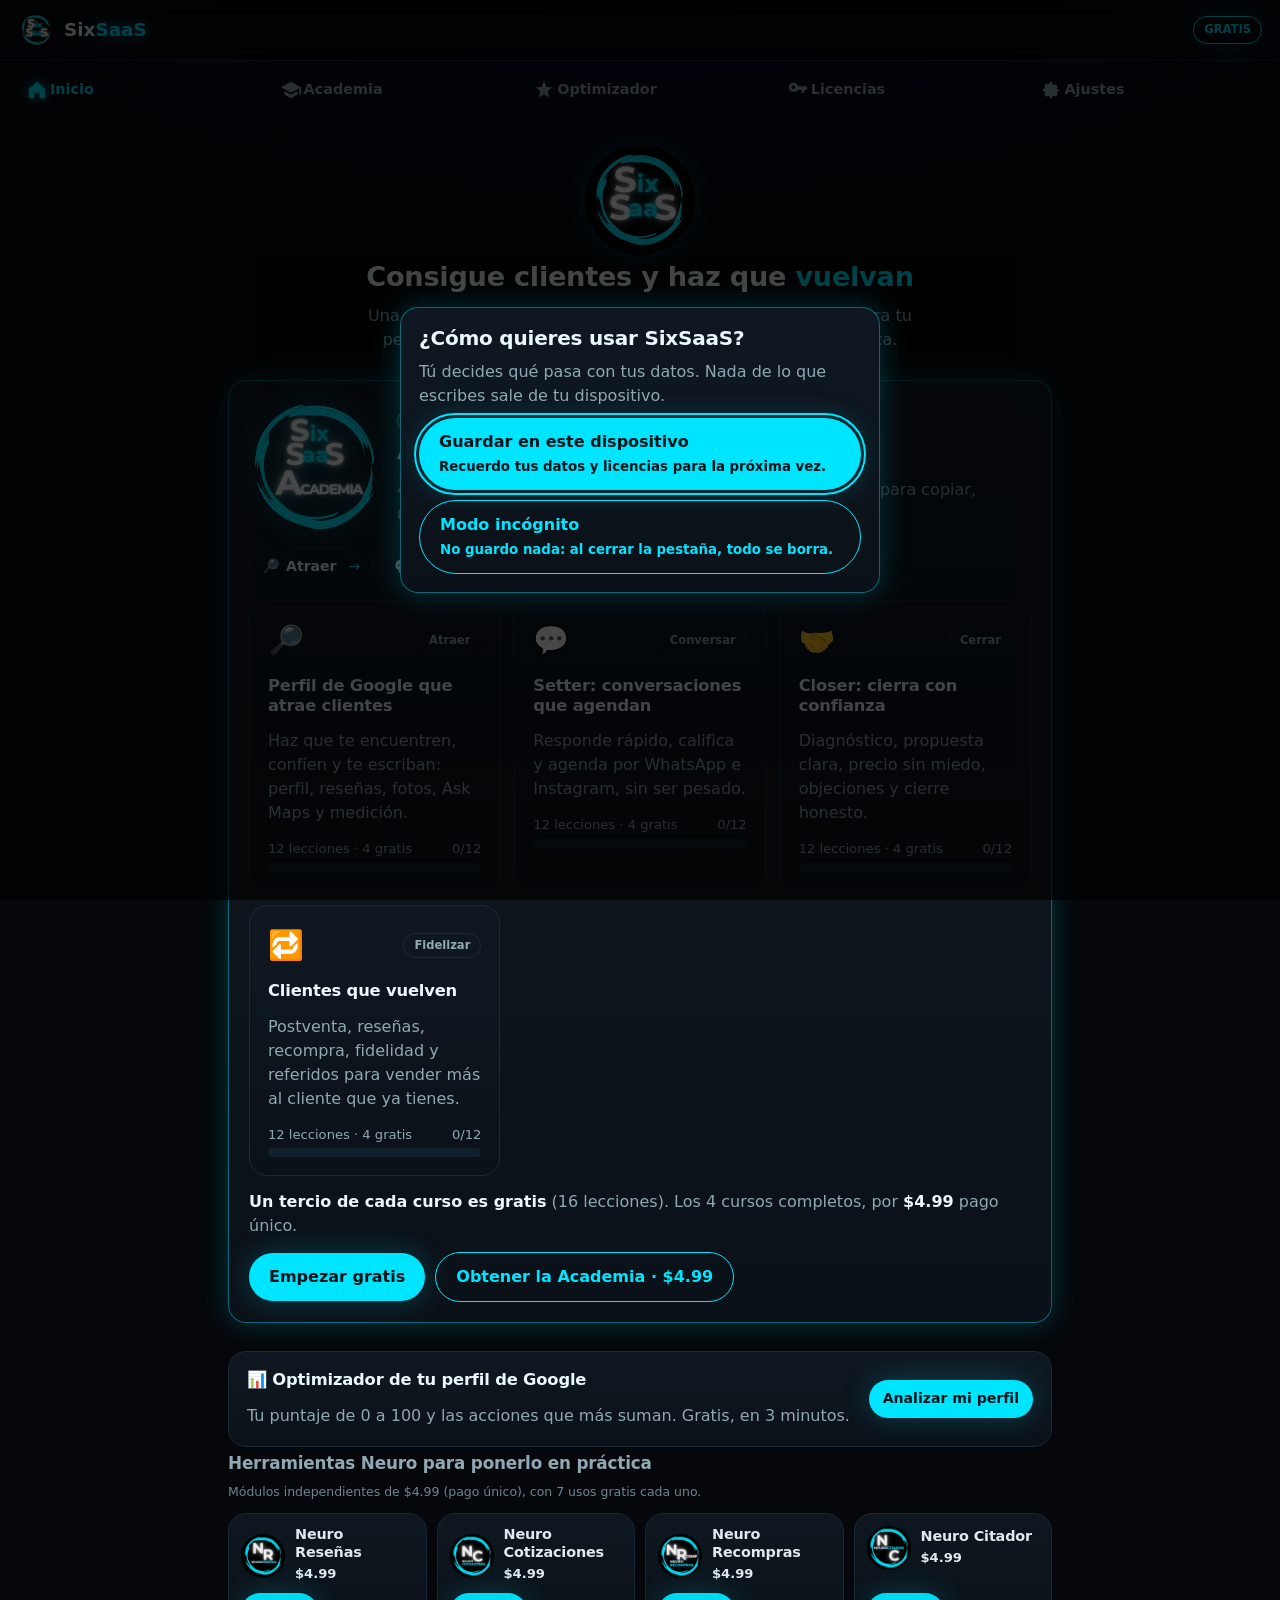
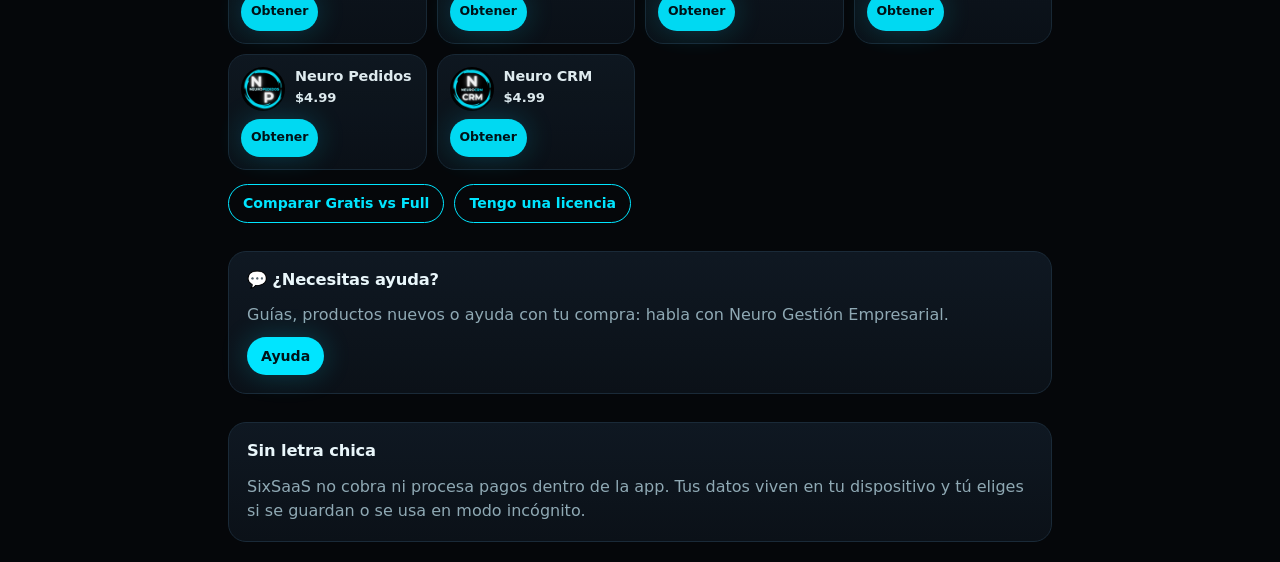
==== index.html @ 2984861d "SixSaaS v0.5.0: hub PWA, Academia (4 cursos, 48 lecciones) y pruebas Co-Authored-By: Claude Sonnet 5" ====
<!doctype html>
<html lang="es">
<head>
  <meta charset="utf-8">
  <meta name="viewport" content="width=device-width, initial-scale=1, viewport-fit=cover">
  <title>SixSaaS · Neuroactiva Labs</title>
  <meta name="description" content="SixSaaS: herramientas simples para MiPymes y emprendedores. Aprende a conseguir clientes y a que vuelvan con la Academia, optimiza tu perfil de Google gratis y suma módulos Neuro.">
  <meta name="theme-color" content="#05070a">
  <link rel="manifest" href="manifest.webmanifest">
  <link rel="icon" type="image/png" href="icons/favicon.png">
  <link rel="apple-touch-icon" href="icons/apple-touch-icon.png">
  <meta name="apple-mobile-web-app-capable" content="yes">
  <meta name="apple-mobile-web-app-status-bar-style" content="black-translucent">
  <link rel="stylesheet" href="css/styles.css">
</head>
<body>
  <header class="top">
    <a class="brand" href="#/" aria-label="SixSaaS inicio">
      <img src="img/sixsaas.webp" alt="" width="36" height="36">
      <span>Six<b>SaaS</b></span>
    </a>
    <span id="badge" class="badge" hidden></span>
  </header>

  <main id="app" tabindex="-1"></main>

  <nav class="tabs" aria-label="Navegación principal">
    <a href="#/" data-tab="inicio"><svg viewBox="0 0 24 24"><path d="M3 11l9-8 9 8v9a1 1 0 0 1-1 1h-5v-6H9v6H4a1 1 0 0 1-1-1z"/></svg><span>Inicio</span></a>
    <a href="#/academia" data-tab="academia"><svg viewBox="0 0 24 24"><path d="M12 3L1 9l11 6 9-4.9V17h2V9zM5 13.2v4L12 21l7-3.8v-4L12 17z"/></svg><span>Academia</span></a>
    <a href="#/optimizador" data-tab="optimizador"><svg viewBox="0 0 24 24"><path d="M12 2l2.4 6.6L21 9l-5 4.4L17.6 20 12 16.6 6.4 20 8 13.4 3 9l6.6-.4z"/></svg><span>Optimizador</span></a>
    <a href="#/licencias" data-tab="licencias"><svg viewBox="0 0 24 24"><path d="M7 14a5 5 0 1 1 4.9-6H22v4h-3v3h-3v-3h-4.1A5 5 0 0 1 7 14zm0-7a2 2 0 1 0 0 4 2 2 0 0 0 0-4z"/></svg><span>Licencias</span></a>
    <a href="#/ajustes" data-tab="ajustes"><svg viewBox="0 0 24 24"><path d="M12 8a4 4 0 1 0 0 8 4 4 0 0 0 0-8zm9 4l-2.1-.7a7 7 0 0 0-.6-1.5l1-2-2.1-2.1-2 1a7 7 0 0 0-1.5-.6L13 3h-2l-.7 2.1a7 7 0 0 0-1.5.6l-2-1L4.7 6.8l1 2a7 7 0 0 0-.6 1.5L3 11v2l2.1.7c.1.5.3 1 .6 1.5l-1 2 2.1 2.1 2-1c.5.3 1 .5 1.5.6L11 21h2l.7-2.1c.5-.1 1-.3 1.5-.6l2 1 2.1-2.1-1-2c.3-.5.5-1 .6-1.5L21 13z"/></svg><span>Ajustes</span></a>
  </nav>

  <div id="toast" class="toast" role="status" aria-live="polite" hidden></div>
  <script type="module" src="js/app.js"></script>
  <noscript><p style="padding:2rem;color:#fff">SixSaaS necesita JavaScript para funcionar.</p></noscript>
</body>
</html>
---- css/styles.css ----
:root{
  --bg:#05070a; --card:#0b1118; --card2:#0f1822; --line:#1a2a38;
  --cyan:#00e5ff; --indigo:#1800ad; --text:#eaf7fb; --mut:#8fa9b4;
  --ok:#35e0a1; --warn:#ffc857; --bad:#ff5d7a;
  --glow:0 0 28px rgba(0,229,255,.22);
  --r:18px;
}
*{box-sizing:border-box;margin:0}
html{-webkit-text-size-adjust:100%}
body{background:radial-gradient(1200px 500px at 50% -120px,rgba(24,0,173,.35),transparent 70%),var(--bg);color:var(--text);
  font:16px/1.5 "Montserrat",system-ui,-apple-system,"Segoe UI",Roboto,sans-serif;min-height:100vh;padding-bottom:84px}
a{color:var(--cyan);text-decoration:none}
img{max-width:100%;display:block}
h1,h2,h3{line-height:1.2;letter-spacing:-.01em}
h1{font-size:clamp(1.7rem,6vw,2.5rem);font-weight:800}
h2{font-size:1.25rem;font-weight:700;margin-bottom:.6rem}
h3{font-size:1.02rem;font-weight:700}
p{color:var(--mut)}
b,strong{color:var(--text)}
:focus-visible{outline:2px solid var(--cyan);outline-offset:3px;border-radius:8px}

.top{display:flex;align-items:center;justify-content:space-between;padding:12px 18px;position:sticky;top:0;z-index:5;
  background:rgba(5,7,10,.82);backdrop-filter:blur(10px);border-bottom:1px solid var(--line)}
.brand{display:flex;align-items:center;gap:10px;color:var(--text);font-weight:800;font-size:1.15rem}
.brand b{color:var(--cyan);text-shadow:0 0 14px rgba(0,229,255,.7)}
.brand img{border-radius:50%}
.badge{font-size:.72rem;font-weight:700;padding:4px 10px;border-radius:99px;border:1px solid var(--cyan);color:var(--cyan);box-shadow:var(--glow)}
.badge.full{background:linear-gradient(90deg,var(--indigo),#2a10d8);color:#fff;border-color:#4a3cff}

main{max-width:860px;margin:0 auto;padding:20px 18px}
section+section{margin-top:28px}

.hero{text-align:center;padding:18px 0 6px}
.hero img{width:150px;height:150px;margin:0 auto 10px;border-radius:50%;box-shadow:var(--glow)}
.hero p{max-width:34rem;margin:10px auto 0}
.hero .row{justify-content:center;margin-top:18px}

.row{display:flex;gap:10px;flex-wrap:wrap;align-items:center}
.btn{appearance:none;border:0;cursor:pointer;font:inherit;font-weight:700;padding:12px 20px;border-radius:99px;
  background:var(--cyan);color:#001318;box-shadow:var(--glow);min-height:46px;display:inline-flex;align-items:center;gap:8px;transition:transform .12s,filter .12s}
.btn:hover{filter:brightness(1.08)}.btn:active{transform:scale(.97)}
.btn.ghost{background:transparent;color:var(--cyan);border:1px solid var(--cyan);box-shadow:none}
.btn.indigo{background:linear-gradient(90deg,var(--indigo),#3b24ff);color:#fff}
.btn.small{min-height:38px;padding:8px 14px;font-size:.88rem}
.btn[disabled]{opacity:.45;cursor:not-allowed;box-shadow:none}

.card{background:linear-gradient(180deg,var(--card2),var(--card));border:1px solid var(--line);border-radius:var(--r);padding:18px}
.card.glow{border-color:rgba(0,229,255,.4);box-shadow:var(--glow)}
.grid{display:grid;gap:14px;grid-template-columns:repeat(auto-fill,minmax(250px,1fr))}

.mod{display:flex;flex-direction:column;gap:10px}
.mod .logo{width:84px;height:84px;border-radius:50%;box-shadow:var(--glow)}
.mod .ph{width:84px;height:84px;border-radius:50%;border:3px solid var(--cyan);display:grid;place-items:center;
  font-weight:800;color:#fff;text-shadow:0 0 12px #fff;box-shadow:var(--glow),inset 0 0 18px rgba(0,229,255,.25)}
.mod .head{display:flex;gap:14px;align-items:center}
.mod .meta{margin-top:auto;display:flex;gap:8px;align-items:center;flex-wrap:wrap}
.tag{font-size:.72rem;font-weight:700;padding:3px 10px;border-radius:99px;border:1px solid var(--line);color:var(--mut)}
.tag.ok{color:var(--ok);border-color:var(--ok)}
.tag.soon{color:var(--warn);border-color:var(--warn)}
.price{font-weight:800;color:var(--text)}

/* Formulario */
fieldset{border:1px solid var(--line);border-radius:var(--r);padding:16px;background:var(--card)}
legend{padding:0 8px;font-weight:700;color:var(--cyan)}
.fields{display:grid;gap:14px;grid-template-columns:repeat(auto-fit,minmax(230px,1fr))}
label.f{display:flex;flex-direction:column;gap:6px;font-size:.88rem;color:var(--mut);font-weight:600}
input[type=text],input[type=number],textarea,select{width:100%;background:#071018;border:1px solid var(--line);color:var(--text);
  border-radius:12px;padding:11px 12px;font:inherit;min-height:46px}
textarea{min-height:110px;resize:vertical}
input::placeholder,textarea::placeholder{color:#5b7380}
.chk{display:flex;gap:10px;align-items:flex-start;font-size:.92rem;color:var(--text);cursor:pointer;padding:6px 0}
.chk input{width:22px;height:22px;accent-color:var(--cyan);flex:none;margin-top:1px}
.help{font-size:.78rem;color:#6d8591;font-weight:500}
form>fieldset+fieldset{margin-top:16px}

/* Resultado */
.score{display:flex;gap:22px;align-items:center;flex-wrap:wrap}
.ring{--v:0;width:150px;height:150px;border-radius:50%;flex:none;display:grid;place-items:center;
  background:conic-gradient(var(--c,var(--cyan)) calc(var(--v)*1%),#10202c 0);box-shadow:var(--glow)}
.ring>div{width:120px;height:120px;border-radius:50%;background:var(--card);display:grid;place-items:center;text-align:center}
.ring strong{font-size:2.3rem;line-height:1}
.ring small{display:block;color:var(--mut);font-size:.72rem}
.bars{flex:1;min-width:220px;display:grid;gap:10px}
.bar .lab{display:flex;justify-content:space-between;font-size:.82rem;color:var(--mut);margin-bottom:4px}
.bar .track{height:9px;border-radius:99px;background:#10202c;overflow:hidden}
.bar .fill{height:100%;border-radius:99px;background:linear-gradient(90deg,var(--indigo),var(--cyan))}
.act{border-left:3px solid var(--cyan);padding:12px 14px;background:var(--card);border-radius:12px;margin-top:10px}
.act.falta{border-color:var(--bad)}.act.mejorar{border-color:var(--warn)}
.act .pts{float:right;font-size:.78rem;color:var(--mut);font-weight:700}
.act p{color:var(--text);font-size:.93rem;margin-top:4px}
details summary{cursor:pointer;color:var(--cyan);font-size:.85rem;font-weight:700;margin-top:8px}
details ol{margin:8px 0 0 20px;color:var(--mut);font-size:.88rem;display:grid;gap:4px}

.lock{position:relative;border:1px dashed rgba(0,229,255,.45);border-radius:var(--r);padding:18px;background:repeating-linear-gradient(135deg,rgba(24,0,173,.12) 0 10px,transparent 10px 20px)}
.lock h3::before{content:"🔒 "}

.tabsbar{display:flex;gap:8px;overflow-x:auto;padding-bottom:6px;scrollbar-width:thin}
.pill{appearance:none;border:1px solid var(--line);background:var(--card);color:var(--mut);font:inherit;font-weight:700;font-size:.85rem;
  padding:9px 14px;border-radius:99px;cursor:pointer;white-space:nowrap}
.pill[aria-selected=true]{color:#001318;background:var(--cyan);border-color:var(--cyan)}
.pill .l{margin-left:4px}
.out{background:#071018;border:1px solid var(--line);border-radius:14px;padding:14px;margin-top:10px;white-space:pre-wrap;word-break:break-word;font-size:.92rem;color:var(--text)}
.out .et{display:block;font-size:.72rem;font-weight:800;color:var(--cyan);margin-bottom:6px;text-transform:uppercase;letter-spacing:.06em}
.out .cp{margin-top:10px}

.note{font-size:.82rem;color:var(--mut);border-left:3px solid var(--indigo);padding:6px 12px;background:rgba(24,0,173,.12);border-radius:8px}

.tabs{position:fixed;left:0;right:0;bottom:0;display:flex;justify-content:space-around;background:rgba(5,7,10,.92);
  backdrop-filter:blur(12px);border-top:1px solid var(--line);padding:6px 6px calc(6px + env(safe-area-inset-bottom));z-index:6}
.tabs a{flex:1;max-width:170px;display:flex;flex-direction:column;align-items:center;gap:2px;font-size:.7rem;font-weight:700;color:var(--mut);padding:6px 4px;border-radius:12px}
.tabs svg{width:22px;height:22px;fill:currentColor}
.tabs a[aria-current=page]{color:var(--cyan)}
.tabs a[aria-current=page] svg{filter:drop-shadow(0 0 6px rgba(0,229,255,.8))}

.toast{position:fixed;left:50%;bottom:92px;transform:translateX(-50%);background:var(--cyan);color:#001318;font-weight:700;
  padding:10px 18px;border-radius:99px;box-shadow:var(--glow);z-index:20;max-width:90vw;text-align:center}
.toast.err{background:var(--bad);color:#fff}

.modal{position:fixed;inset:0;background:rgba(0,0,0,.72);display:grid;place-items:center;padding:18px;z-index:30}
.modal .card{max-width:480px;width:100%}
.opt{display:block;width:100%;text-align:left;margin-top:10px}

.mt{margin-top:14px}.mt2{margin-top:22px}.center{text-align:center}.sp{justify-content:space-between}
@media (min-width:760px){body{padding-bottom:0;display:flex;flex-direction:column}main{width:100%;order:2}.top{order:0}.tabs{order:1}
  .tabs{position:static;border:0;background:none;backdrop-filter:none;justify-content:center;gap:8px;padding:10px}
  .tabs a{flex-direction:row;max-width:none;font-size:.9rem;padding:8px 16px}.top{position:static}.toast{bottom:24px}}
@media (prefers-reduced-motion:reduce){*{transition:none!important;animation:none!important}}

/* Academia */
.lec{display:flex;gap:14px;align-items:center;margin-top:10px;color:var(--text)}
.lec .grow{flex:1;min-width:0}
.lec .num{width:38px;height:38px;border-radius:50%;flex:none;display:grid;place-items:center;font-weight:800;border:2px solid var(--cyan);color:var(--cyan)}
.lec .num.done{background:var(--cyan);color:#001318}
.body{color:var(--text);font-size:.98rem}
.lista{margin:10px 0 0 20px;display:grid;gap:8px;color:var(--text);font-size:.96rem}
.steps{margin:10px 0 12px 20px;display:grid;gap:4px;color:var(--mut);font-size:.9rem}
.qopt{display:block;width:100%;text-align:left;margin-top:8px;background:var(--card);color:var(--text);border:1px solid var(--line);
  border-radius:12px;padding:12px 14px;font:inherit;cursor:pointer;min-height:46px}
.qopt:hover{border-color:var(--cyan)}
.qopt.ok{border-color:var(--ok);background:rgba(53,224,161,.12)}
.qopt.bad{border-color:var(--bad);background:rgba(255,93,122,.12)}
.qopt[aria-disabled=true]{cursor:default}

/* Comparación Gratis vs Full */
.tablewrap{overflow-x:auto;border:1px solid var(--line);border-radius:var(--r)}
.cmpt{width:100%;border-collapse:collapse;font-size:.86rem;min-width:300px}
.cmpt th,.cmpt td{padding:10px 12px;text-align:left;border-bottom:1px solid var(--line);vertical-align:top}
.cmpt thead th{position:sticky;top:0;background:#0b1118;color:var(--cyan);font-size:.8rem;text-transform:uppercase;letter-spacing:.05em}
.cmpt tbody th[scope=row]{font-weight:500;color:var(--text)}
.cmpt td{text-align:center;white-space:nowrap;color:var(--mut)}
.cmpt thead th:not(:first-child){text-align:center}
.cmpt .fullc{background:rgba(0,229,255,.07);color:#eaf7fb;font-weight:700}
.cmpt .grp th{background:rgba(24,0,173,.25);color:#fff;font-size:.78rem;text-transform:uppercase;letter-spacing:.06em;padding:8px 12px}
.cmpt .yes{color:var(--ok);font-weight:800}.cmpt .no{color:var(--mut)}
.mods{display:flex;gap:10px;flex-wrap:wrap}.mods img{border-radius:50%;width:56px;height:56px}
@media (max-width:520px){.cmpt{font-size:.8rem}.cmpt td{white-space:normal}}
@media print{.top,.tabs,.toast,.row,#badge{display:none!important}body{background:#fff!important;color:#000!important;padding:0}
  .card,.cmpt,.cmpt th,.cmpt td{background:#fff!important;color:#000!important;border-color:#bbb!important;box-shadow:none!important}
  .cmpt .grp th{background:#eee!important}.cmpt thead th{position:static}a{color:#000!important}.help,.cmpt td{color:#333!important}}
.msgb{padding:10px 12px;border-radius:14px;margin:8px 0;max-width:92%;line-height:1.45}
.msgb.u{background:#1800ad;margin-left:auto}.msgb.b{background:#0e1a24;border:1px solid var(--line)}

/* ---- v0.5: Academia protagonista, módulos discretos ---- */
.hero.sm{padding:6px 0 0}
.hero.sm img{width:110px;height:110px;margin-bottom:6px}
.hero.sm h1{font-size:1.7rem}
.acad{padding:20px}
.acadhead{display:flex;gap:16px;align-items:center}
.acadhead img{width:132px;height:132px;flex:none;filter:drop-shadow(0 0 14px rgba(0,229,255,.35))}
.acadhead.big{padding:6px 0}
.acadhead.big img{width:150px;height:150px}
.embudo{display:flex;gap:8px;list-style:none;padding:0;flex-wrap:wrap}
.embudo li a{display:flex;gap:6px;align-items:center;padding:8px 12px;border:1px solid var(--line);border-radius:999px;color:var(--text);font-size:.88rem}
.embudo li:not(:last-child) a::after{content:'→';color:var(--cyan);margin-left:6px}
.curso{display:block;color:var(--text);transition:transform .15s,border-color .15s}
.curso:hover{transform:translateY(-2px);border-color:rgba(0,229,255,.55)}
.curso .ico{font-size:1.8rem}
.mods-sec{margin-top:6px}
.mods-sec .sub{font-size:1.05rem;color:var(--mut);font-weight:700}
.grid.compact{grid-template-columns:repeat(auto-fill,minmax(168px,1fr));gap:10px}
.mod.compact{padding:12px;gap:8px;opacity:.95}
.mod.compact .logo{width:44px;height:44px;box-shadow:none}
.mod.compact .ph{width:44px;height:44px;font-size:.62rem;border-width:2px}
.mod.compact .head{gap:10px}
.mod.compact h3{font-size:.9rem;line-height:1.2}
.mod.compact .price{font-size:.82rem}
.mod.compact .btn.small{padding:6px 10px;font-size:.78rem}
@media (max-width:480px){.acadhead{flex-direction:column;text-align:center}.embudo{justify-content:center}}
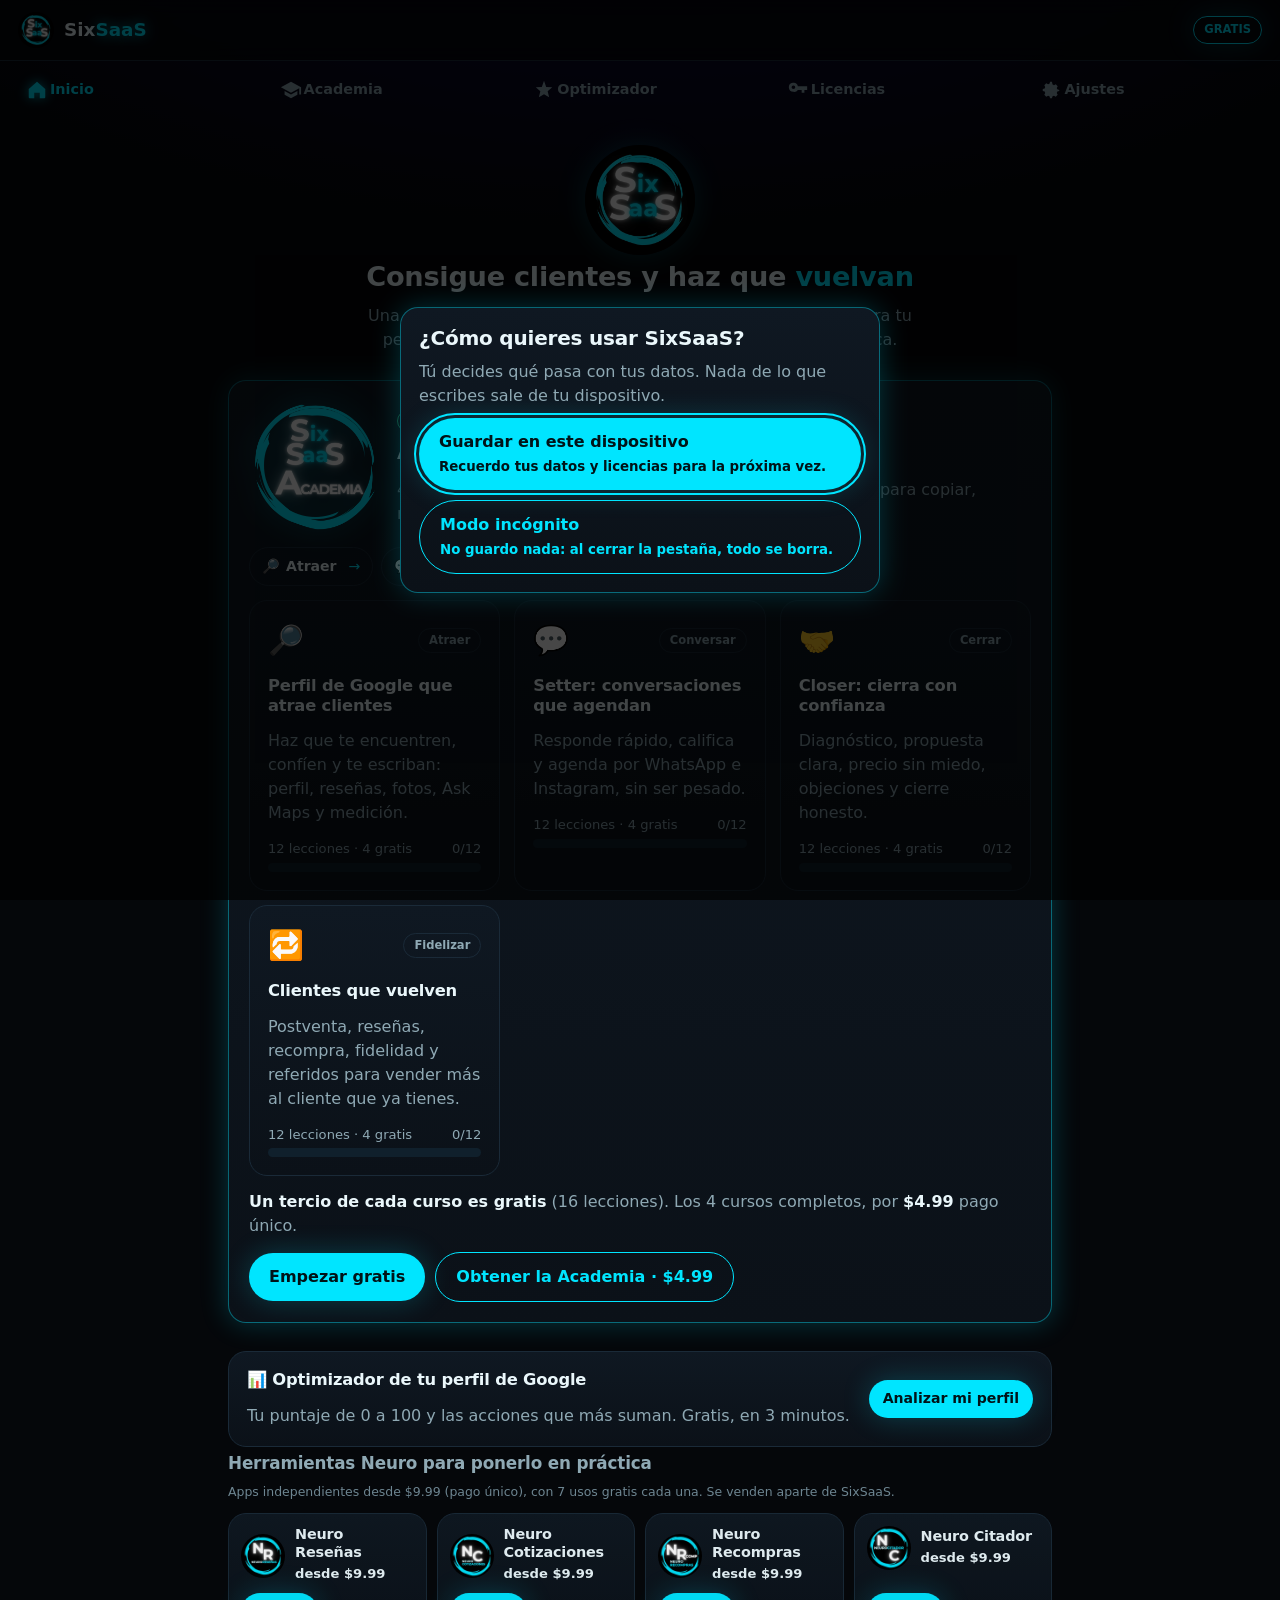
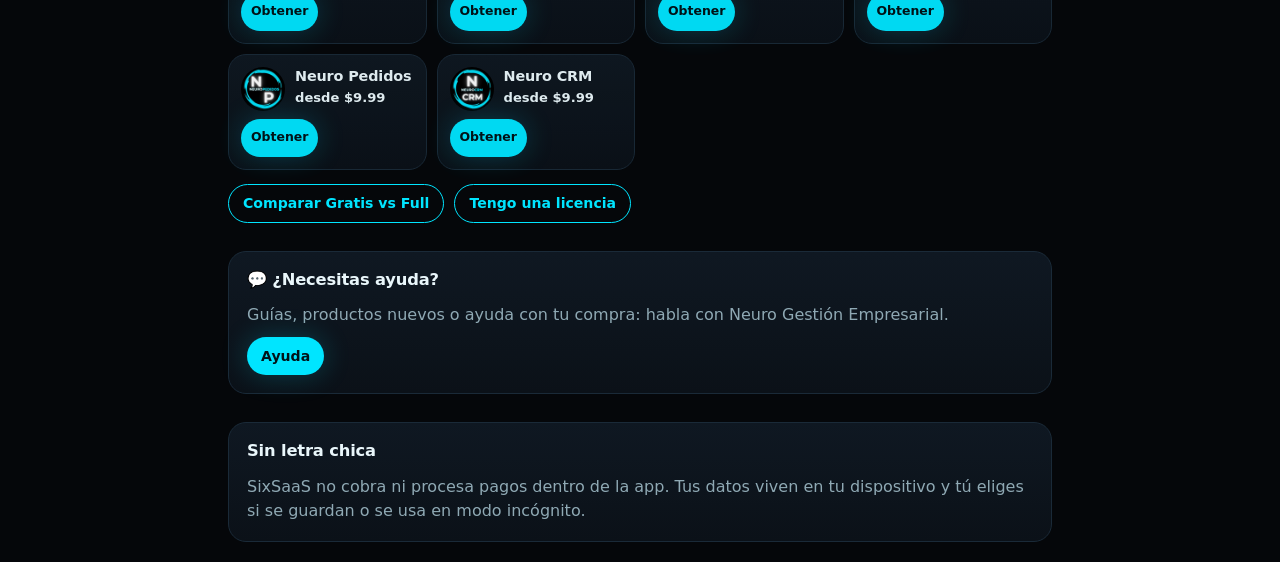
==== commit db91f409: "Resumen visible sin JavaScript para revisores y buscadores Cada app incluye un bloque estático (func" ====
--- a/index.html
+++ b/index.html
@@ -4,6 +4,13 @@
   <meta charset="utf-8">
   <meta name="viewport" content="width=device-width, initial-scale=1, viewport-fit=cover">
   <title>SixSaaS · Neuroactiva Labs</title>
+<meta property="og:title" content="SixSaaS">
+<meta property="og:description" content="Consigue clientes y haz que vuelvan: una academia con 4 cursos prácticos, un optimizador gratis para tu perfil de Google y herramientas Neuro para ponerlo en práctica. Para MiPymes y emprendedores.">
+<meta property="og:url" content="https://sixsaas-neuroactiva.pages.dev/">
+<meta property="og:type" content="website">
+<link rel="canonical" href="https://sixsaas-neuroactiva.pages.dev/">
+<script src="js/sinjs.js"></script>
+<style>.js #resumen-app{display:none!important}</style>
   <meta name="description" content="SixSaaS: herramientas simples para MiPymes y emprendedores. Aprende a conseguir clientes y a que vuelvan con la Academia, optimiza tu perfil de Google gratis y suma módulos Neuro.">
   <meta name="theme-color" content="#05070a">
   <link rel="manifest" href="manifest.webmanifest">
@@ -14,6 +21,9 @@
   <link rel="stylesheet" href="css/styles.css">
 </head>
 <body>
+<!-- resumen-app: contenido visible sin JavaScript (revisores, buscadores, vistas previas). La app lo oculta al cargar. -->
+<section id="resumen-app" aria-label="Qué hace SixSaaS" style="max-width:760px;margin:0 auto;padding:24px 18px;font:16px/1.55 system-ui,-apple-system,Segoe UI,Roboto,sans-serif"><h1>SixSaaS</h1><p>Consigue clientes y haz que vuelvan: una academia con 4 cursos prácticos, un optimizador gratis para tu perfil de Google y herramientas Neuro para ponerlo en práctica. Para MiPymes y emprendedores.</p><h2>Qué puedes hacer</h2><ul><li><b>Academia SixSaaS</b>: 48 lecciones en 4 cursos: Atraer (perfil de Google que atrae clientes), Conversar (setter: conversaciones que agendan), Cerrar (closer: cierra con confianza) y Fidelizar (clientes que vuelven). Cada lección trae tarea, plantilla para copiar, mensaje para Gemini y quiz.</li><li><b>Optimizador de tu perfil de Google</b>: puntaje de 0 a 100 y las acciones que más suman, gratis en 3 minutos.</li><li><b>Herramientas Neuro</b>: acceso a Neuro Reseñas, Cotizaciones, Recompras, Citador, Pedidos y CRM (se venden aparte).</li><li><b>Licencias y Ajustes</b>: activar licencias, guardar en el dispositivo o usar modo incógnito.</li></ul><h2>Planes</h2><ul><li>Gratis: un tercio de cada curso (16 lecciones) y el optimizador.</li><li>Academia completa (4 cursos): $4.99 pago único.</li><li>Apps Neuro: desde $9.99 pago único cada una, con 7 usos gratis.</li></ul><h2>Privacidad</h2><p>Tus datos viven en tu dispositivo y tú eliges si se guardan o usas modo incógnito. SixSaaS no cobra ni procesa pagos dentro de la app.</p><p>App web instalable (PWA) de Neuroactiva Labs. Para usarla, ábrela en un navegador con JavaScript activado: <a href="https://sixsaas-neuroactiva.pages.dev/">https://sixsaas-neuroactiva.pages.dev/</a></p><p>Ayuda y compras: <a href="https://wa.me/50764387978">WhatsApp Business +507 6438-7978</a></p></section>
+
   <header class="top">
     <a class="brand" href="#/" aria-label="SixSaaS inicio">
       <img src="img/sixsaas.webp" alt="" width="36" height="36">
@@ -34,6 +44,6 @@
 
   <div id="toast" class="toast" role="status" aria-live="polite" hidden></div>
   <script type="module" src="js/app.js"></script>
-  <noscript><p style="padding:2rem;color:#fff">SixSaaS necesita JavaScript para funcionar.</p></noscript>
+  <noscript><p style="padding:2rem;color:#fff">SixSaaS necesita JavaScript para funcionar. Arriba tienes un resumen de sus funciones.</p></noscript>
 </body>
 </html>
